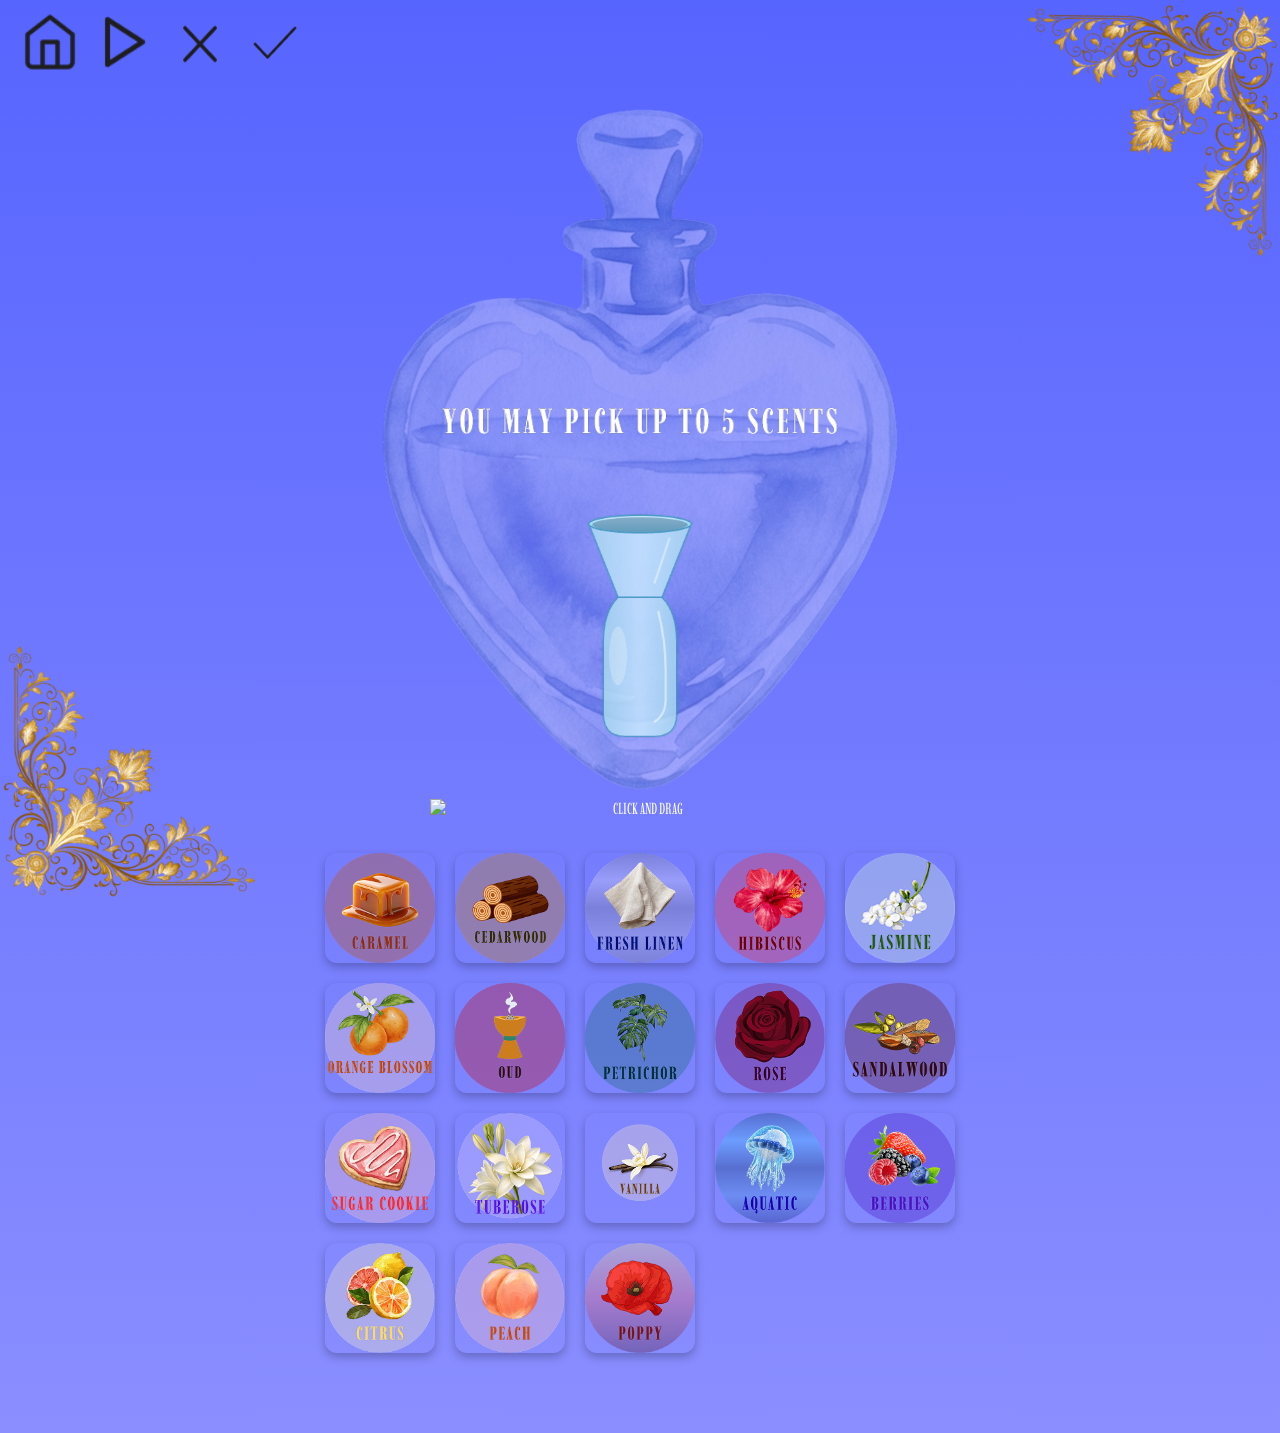
==== make.html @ 09af99cb "Newest work" ====
<!DOCTYPE html>
<html lang="en">
<head>
<meta charset="UTF-8">
<meta name="viewport" content="width=device-width, initial-scale=1.0">
<title>Make - Create Your Perfume</title>
<link rel="stylesheet" href="css/make.css">
<script src="js/make.js" defer></script>
</head>
<body>

<!-- Top Navigation -->
<div class="top-nav">
    <a href="index.html"><img src="Assets/Home.png" alt="Home" class="home-btn"></a>
    <a href="recommendations.html"><img src="Assets/Play.png" alt="Play" class="play-btn"></a>
    <img src="Assets/Make/X.png" class="potion-x" alt="Remove Scent">
    <img src="Assets/Make/Check.png" class="potion-check" alt="Confirm Scent">
</div>

<!-- Background Bottle -->
<img src="Assets/Bottle 1.png" class="hero-background-bottle" alt="Background Bottle">

<!-- Hero Section: Top Instructions + Potion + Click & Drag -->
<div class="hero-section">
    <div class="hero-content">

        <!-- Top Instruction -->
        <div class="make-instructions">
            <img src="Assets/Make/You may pick up to 5 scents.png" alt="Limit Note">
        </div>

        <!-- Potion Bottle -->
        <div class="potion-container">
            <img src="Assets/potion-bottle 1.png" class="potion-bottle" alt="Potion Bottle">
            <div class="potion-fill"></div>
        </div>

        <!-- Click & Drag Instructions -->
        <div class="make-click-drag">
            <img src="Assets/Make/Click & Drag.png" alt="Click and Drag">
        </div>

    </div>
</div>

<!-- Main Make Container: Scents Grid -->
<main class="make-container">
    <section class="make-grid">
        <img src="Assets/Make/Caramel.png" alt="Caramel" draggable="true">
        <img src="Assets/Make/Cedarwood 1.png" alt="Cedarwood" draggable="true">
        <img src="Assets/Make/Fresh Linen.png" alt="Fresh Linen" draggable="true">
        <img src="Assets/Make/Hibiscus.png" alt="Hibiscus" draggable="true">
        <img src="Assets/Make/Jasmine 1.png" alt="Jasmine" draggable="true">
        <img src="Assets/Make/Orange Blossom 1.png" alt="Orange Blossom" draggable="true">
        <img src="Assets/Make/Oud.png" alt="Oud" draggable="true">
        <img src="Assets/Make/Petrichor.png" alt="Petrichor" draggable="true">
        <img src="Assets/Make/Rose.png" alt="Rose" draggable="true">
        <img src="Assets/Make/Sandalwood 1.png" alt="Sandalwood" draggable="true">
        <img src="Assets/Make/Sugar Cookie.png" alt="Sugar Cookie" draggable="true">
        <img src="Assets/Make/Tuberose (3) 1.png" alt="Tuberose" draggable="true">
        <img src="Assets/Make/Vanilla 1.png" alt="Vanilla" draggable="true">
        <img src="Assets/Make/aquatic.png" alt="Aquatic" draggable="true">
        <img src="Assets/Make/berries.png" alt="Berries" draggable="true">
        <img src="Assets/Make/citrus.png" alt="Citrus" draggable="true">
        <img src="Assets/Make/peach.png" alt="Peach" draggable="true">
        <img src="Assets/Make/poppy.png" alt="Poppy" draggable="true">
    </section>
</main>

<!-- Corner Borders -->
<img src="Assets/Border left.png" class="border-bottom-left" alt="Bottom Left Border">
<img src="Assets/Border right.png" class="border-top-right" alt="Top Right Border">

</body>
</html>
---- css/make.css ----
/* ===== make.css ===== */

*{
    margin:0;
    padding:0;
    box-sizing:border-box;
}

/* Font */
@font-face{
    font-family:'Imbue';
    src:url('../Assets/Font/Imbue-VariableFont_opsz,wght.ttf') format('truetype');
    font-weight:100 900;
}

body{
    background:linear-gradient(180deg,#5765FF 0%,#8A8EFF 100%);
    font-family:"Imbue", serif;
    color:white;
    text-transform:uppercase;
    overflow-x:hidden;
}

/* ================= NAV ================= */

.top-nav{
    position:fixed;
    top:12px;   /* moved buttons up */
    left:20px;
    z-index:20;
    display:flex;
    gap:15px;
}

.top-nav img{
    width:60px;
    cursor:pointer;
}

/* ================= BACKGROUND BOTTLE ================= */

.hero-background-bottle{
    position:absolute;
    left:50%;
    top:50%;
    transform:translate(-50%,-50%);
    width:850px;
    z-index:0;
    pointer-events:none;
}

/* ================= HERO SECTION ================= */

.hero-section{

    width:100%;

    display:flex;
    flex-direction:column;

    align-items:center;
    justify-content:flex-start;

    text-align:center;

    position:relative;
    z-index:2;

    margin-top:140px; /* slightly higher */
}

/* ================= INSTRUCTIONS ================= */

.make-instructions img{
    width:420px;
    display:block;
    margin:0 auto 18px auto;
}

/* ================= POTION ================= */

.potion-container{

    position:relative;

    width:220px;
    height:330px;

    margin:5px auto 8px auto; /* reduced spacing */

    display:flex;
    align-items:center;
    justify-content:center;
}

/* Bottle */

.potion-bottle{
    width:100%;
    pointer-events:none;
    z-index:3;

    animation:float 4s ease-in-out infinite;
}

/* Floating animation */

@keyframes float{
    0%,100%{transform:translateY(0);}
    50%{transform:translateY(-10px);}
}

/* Liquid */

.potion-fill{

    position:absolute;

    bottom:28px;
    left:50%;
    transform:translateX(-50%);

    width:58%;
    height:0%;

    max-height:190px;

    overflow:hidden;

    z-index:2;

    transition:height .35s ease;
}

.potion-fill::before{

    content:"";

    position:absolute;
    bottom:0;
    left:0;

    width:100%;
    height:100%;

    background:rgba(255,215,0,.65);

    border-radius:50% 50% 0 0 / 18% 18% 0 0;
}

/* ================= CLICK DRAG ================= */

.make-click-drag{
    width:100%;
    text-align:center;
}

.make-click-drag img{
    width:420px;
    display:block;
    margin:0 auto; /* removed extra spacing */
}

/* ================= SCENT GRID ================= */

.make-container{

    width:100%;
    padding:35px 40px 80px 40px;

    display:flex;
    justify-content:center;

    position:relative;
    z-index:3;
}

.make-grid{

    max-width:900px;

    display:grid;
    grid-template-columns:repeat(5,1fr);

    gap:20px;
}

.make-grid img{

    width:110px;
    height:110px;

    object-fit:cover;

    border-radius:12px;

    cursor:grab;

    box-shadow:0 4px 10px rgba(0,0,0,.25);

    transition:.2s;
}

.make-grid img:hover{
    transform:scale(1.06);
}

.make-grid img.dragging{
    opacity:.5;
}

.make-grid img.selected{
    outline:4px solid gold;
}

.make-grid img.flash{
    box-shadow:0 0 0 4px red;
}

/* ================= BORDERS ================= */

.border-bottom-left{
    position:absolute;
    bottom:0;
    left:0;
    width:260px;
    z-index:1;
    pointer-events:none;
}

.border-top-right{
    position:absolute;
    top:0;
    right:0;
    width:260px;
    z-index:1;
    pointer-events:none;
}

/* ================= RESPONSIVE ================= */

@media(max-width:900px){

.hero-background-bottle{
    width:650px;
}

.potion-container{
    width:180px;
    height:260px;
}

.potion-container{
    padding-top:40px;
    padding-bottom:40px;
}

.make-grid{
    grid-template-columns:repeat(4,1fr);
}

.make-grid img{
    width:85px;
    height:85px;
}

}

@media(max-width:600px){

.hero-background-bottle{
    width:500px;
}

.make-grid{
    grid-template-columns:repeat(3,1fr);
}

}
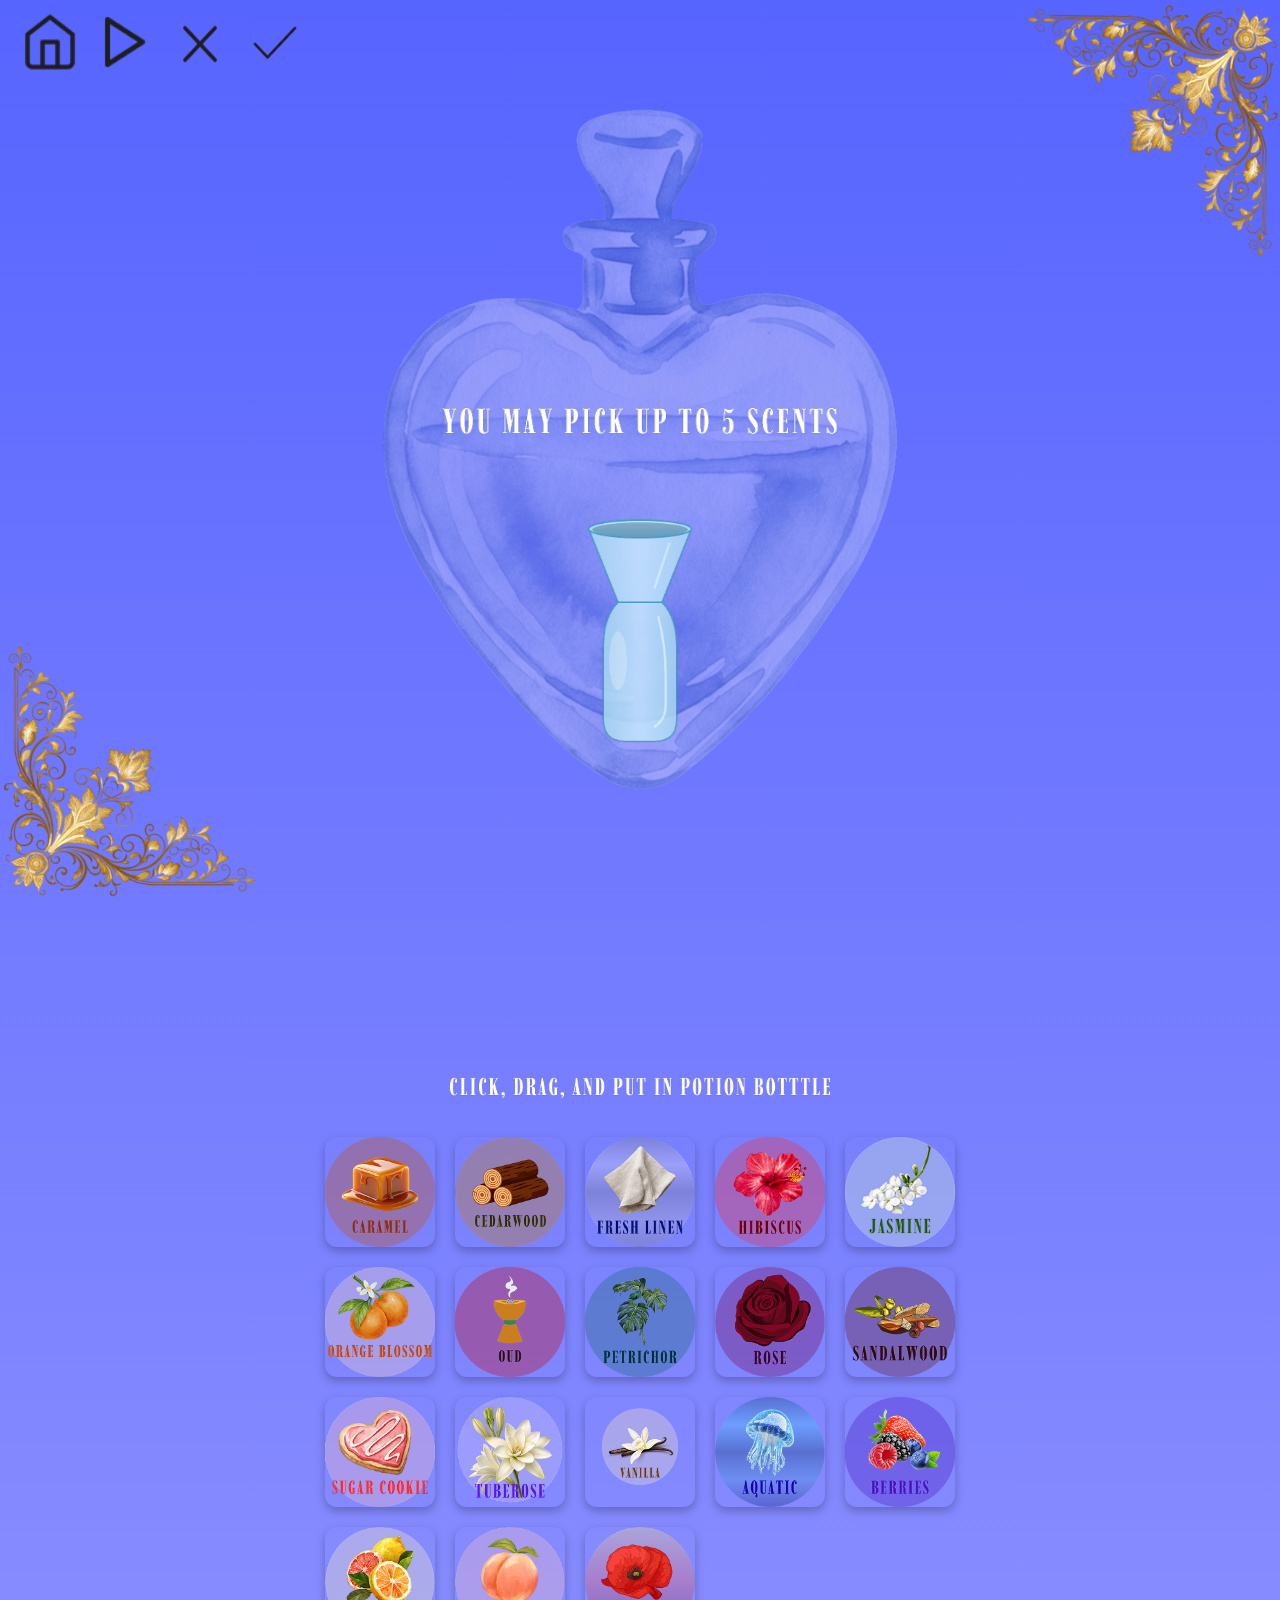
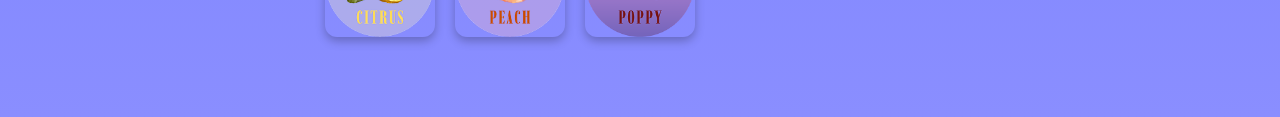
==== commit 0667a19f: "finished first 2 pages" ====
--- a/make.html
+++ b/make.html
@@ -18,29 +18,27 @@
 </div>
 
 <!-- Background Bottle -->
-<img src="Assets/Bottle 1.png" class="hero-background-bottle" alt="Background Bottle">
+<img src="Assets/bottle.png" class="hero-background-bottle" alt="Background Bottle">
 
-<!-- Hero Section: Top Instructions + Potion + Click & Drag -->
+<!-- Hero Section: Instructions + Potion + Click & Drag -->
 <div class="hero-section">
-    <div class="hero-content">
 
-        <!-- Top Instruction -->
-        <div class="make-instructions">
-            <img src="Assets/Make/You may pick up to 5 scents.png" alt="Limit Note">
-        </div>
+    <!-- Top Instruction -->
+    <div class="make-instructions">
+        <img src="Assets/Make/You may pick up to 5 scents.png" alt="Limit Note">
+    </div>
 
-        <!-- Potion Bottle -->
-        <div class="potion-container">
-            <img src="Assets/potion-bottle 1.png" class="potion-bottle" alt="Potion Bottle">
-            <div class="potion-fill"></div>
-        </div>
+    <!-- Potion Bottle -->
+    <div class="potion-container">
+        <img src="Assets/potion-bottle.png" class="potion-bottle" alt="Potion Bottle">
+        <div class="potion-fill"></div>
+    </div>
 
-        <!-- Click & Drag Instructions -->
-        <div class="make-click-drag">
-            <img src="Assets/Make/Click & Drag.png" alt="Click and Drag">
-        </div>
+    <!-- Click & Drag Instructions -->
+    <div class="make-click-drag">
+        <img src="Assets/Make/click-drag.png" alt="Click and drag and put in potion bottle">
+    </div>
 
-    </div>
 </div>
 
 <!-- Main Make Container: Scents Grid -->
